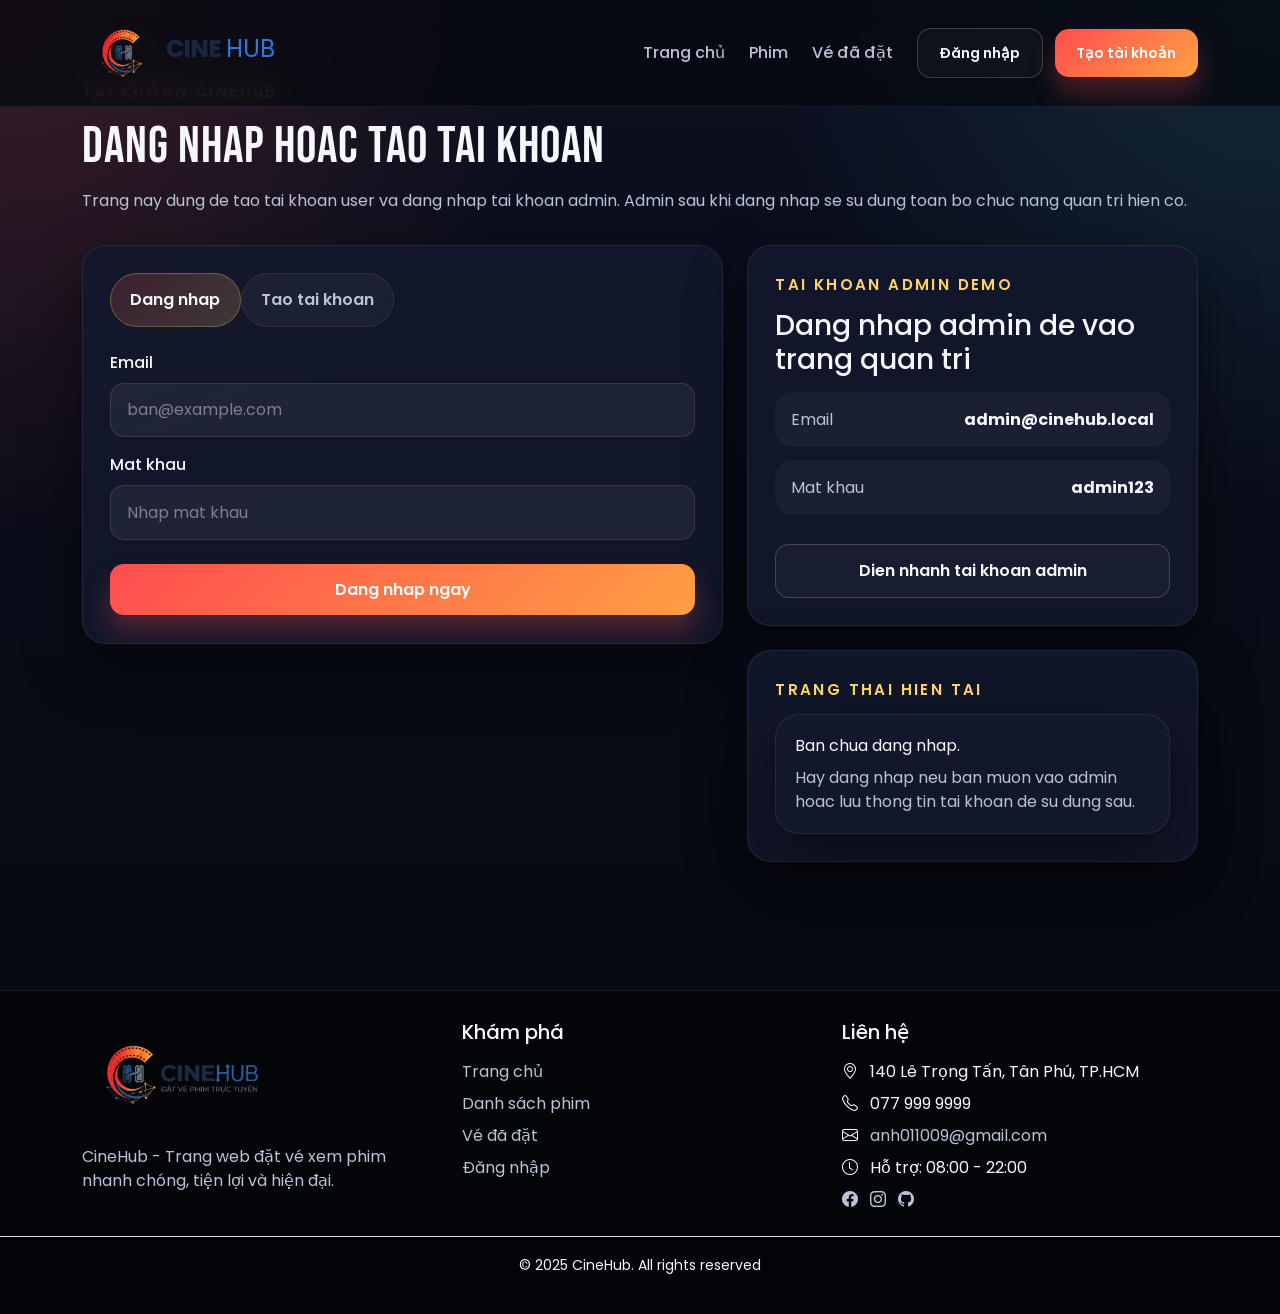
==== Html/Auth.html @ be27cf7a "feat: Add movie detail, movies list, seat selection, showtime selection, and ticket management funct" ====
<!DOCTYPE html>
<html lang="vi">
  <head>
    <meta charset="UTF-8" />
    <meta name="viewport" content="width=device-width, initial-scale=1.0" />
    <title>CineHub | Dang nhap va tao tai khoan</title>
    <link rel="preconnect" href="https://fonts.googleapis.com" />
    <link rel="preconnect" href="https://fonts.gstatic.com" crossorigin />
    <link
      href="https://fonts.googleapis.com/css2?family=Bebas+Neue&family=Poppins:wght@300;400;500;600;700&display=swap"
      rel="stylesheet"
    />
    <link
      href="https://cdn.jsdelivr.net/npm/bootstrap@5.3.3/dist/css/bootstrap.min.css"
      rel="stylesheet"
    />
    <link
      rel="stylesheet"
      href="https://cdn.jsdelivr.net/npm/bootstrap-icons@1.11.3/font/bootstrap-icons.min.css"
    />
    <link rel="stylesheet" href="../Css/Style.css" />
  </head>
  <body data-page="auth">
    <div id="site-header"></div>

    <main class="section-spacing page-offset">
      <div class="container">
        <div class="page-title-block">
          <span class="section-subtitle">Tai khoan CineHub</span>
          <h1>Dang nhap hoac tao tai khoan</h1>
          <p>Trang nay dung de tao tai khoan user va dang nhap tai khoan admin. Admin sau khi dang nhap se su dung toan bo chuc nang quan tri hien co.</p>
        </div>

        <div class="row g-4">
          <div class="col-lg-7">
            <div class="auth-panel">
              <div id="auth-global-alert"></div>

              <ul class="nav nav-pills auth-nav mb-4" id="authTab" role="tablist">
                <li class="nav-item" role="presentation">
                  <button class="nav-link active" id="login-tab" data-bs-toggle="pill" data-bs-target="#login-pane" type="button">
                    Dang nhap
                  </button>
                </li>
                <li class="nav-item" role="presentation">
                  <button class="nav-link" id="register-tab" data-bs-toggle="pill" data-bs-target="#register-pane" type="button">
                    Tao tai khoan
                  </button>
                </li>
              </ul>

              <div class="tab-content">
                <div class="tab-pane fade show active" id="login-pane">
                  <div id="login-alert"></div>
                  <form id="login-form" novalidate>
                    <div class="row g-3">
                      <div class="col-12">
                        <label for="login-email" class="form-label">Email</label>
                        <input type="email" class="form-control" id="login-email" placeholder="ban@example.com" required />
                      </div>
                      <div class="col-12">
                        <label for="login-password" class="form-label">Mat khau</label>
                        <input type="password" class="form-control" id="login-password" placeholder="Nhap mat khau" required />
                      </div>
                    </div>
                    <button type="submit" class="btn btn-cine-primary w-100 mt-4">Dang nhap ngay</button>
                  </form>
                </div>

                <div class="tab-pane fade" id="register-pane">
                  <div id="register-alert"></div>
                  <form id="register-form" novalidate>
                    <div class="row g-3">
                      <div class="col-12">
                        <label for="register-name" class="form-label">Ho va ten</label>
                        <input type="text" class="form-control" id="register-name" placeholder="Nguyen Van A" required />
                      </div>
                      <div class="col-12">
                        <label for="register-email" class="form-label">Email</label>
                        <input type="email" class="form-control" id="register-email" placeholder="ban@example.com" required />
                      </div>
                      <div class="col-md-6">
                        <label for="register-password" class="form-label">Mat khau</label>
                        <input type="password" class="form-control" id="register-password" placeholder="It nhat 6 ky tu" required />
                      </div>
                      <div class="col-md-6">
                        <label for="register-confirm-password" class="form-label">Nhap lai mat khau</label>
                        <input type="password" class="form-control" id="register-confirm-password" placeholder="Nhap lai mat khau" required />
                      </div>
                    </div>
                    <button type="submit" class="btn btn-cine-primary w-100 mt-4">Tao tai khoan</button>
                  </form>
                </div>
              </div>
            </div>
          </div>

          <div class="col-lg-5">
            <div class="auth-side-card mb-4">
              <span class="section-subtitle">Tai khoan admin demo</span>
              <h2 class="h3 mb-3">Dang nhap admin de vao trang quan tri</h2>
              <div class="demo-credential">
                <span>Email</span>
                <strong>admin@cinehub.local</strong>
              </div>
              <div class="demo-credential">
                <span>Mat khau</span>
                <strong>admin123</strong>
              </div>
              <button id="fill-admin-btn" type="button" class="btn btn-cine-outline w-100 mt-3">Dien nhanh tai khoan admin</button>
            </div>

            <div class="auth-side-card">
              <span class="section-subtitle">Trang thai hien tai</span>
              <div id="auth-session-box" class="auth-session-box"></div>
            </div>
          </div>
        </div>
      </div>
    </main>

    <div id="site-footer"></div>

    <script src="https://cdn.jsdelivr.net/npm/bootstrap@5.3.3/dist/js/bootstrap.bundle.min.js"></script>
    <script src="../Js/Storage.js"></script>
    <script src="../Js/Main.js"></script>
    <script src="../Js/Auth.js"></script>
  </body>
</html>
---- Css/Style.css ----
:root {
  --bg-dark: #080b16;
  --bg-deep: #10162a;
  --bg-card: rgba(19, 25, 45, 0.88);
  --border-soft: rgba(255, 255, 255, 0.08);
  --text-main: #f5f7fb;
  --text-muted: #b9c3d5;
  --accent: #ff4d4f;
  --gold: #ffd369;
  --cyan: #59e1ff;
  --shadow-xl: 0 24px 60px rgba(0, 0, 0, 0.45);
  --radius-lg: 24px;
}

* {
  box-sizing: border-box;
}

body {
  margin: 0;
  font-family: "Poppins", sans-serif;
  color: var(--text-main);
  background:
    radial-gradient(circle at top left, rgba(255, 77, 79, 0.2), transparent 30%),
    radial-gradient(circle at top right, rgba(89, 225, 255, 0.12), transparent 28%),
    linear-gradient(180deg, #0b1020 0%, #06070d 100%);
  min-height: 100vh;
}

a {
  color: inherit;
  text-decoration: none;
}

img {
  display: block;
  max-width: 100%;
}

.cine-navbar {
  backdrop-filter: blur(16px);
  background: rgba(6, 8, 15, 0.76);
  border-bottom: 1px solid var(--border-soft);
}

.navbar-brand.brand-logo {
  display: inline-flex;
  align-items: center;
  gap: 0.65rem;
  font-family: "Bebas Neue", sans-serif;
  font-size: 2rem;
  letter-spacing: 1px;
}

.brand-mark {
  display: inline-grid;
  place-items: center;
  width: 42px;
  height: 42px;
  border-radius: 14px;
  background: linear-gradient(135deg, var(--accent), #ff914d);
  box-shadow: 0 14px 26px rgba(255, 77, 79, 0.35);
}

.cine-navbar .nav-link {
  color: var(--text-muted);
  font-weight: 500;
}

.navbar-nav .nav-link.active {
  color: #0d6efd !important;
}

.cine-navbar .nav-link.active,
.cine-navbar .nav-link:hover {
  color: var(--text-main);
}

.navbar-auth {
  display: flex;
  align-items: center;
  gap: 0.75rem;
  flex-wrap: wrap;
}

.user-pill {
  display: inline-flex;
  align-items: center;
  gap: 0.5rem;
  padding: 0.55rem 0.95rem;
  border-radius: 999px;
  background: rgba(255, 255, 255, 0.07);
  color: var(--text-main);
  font-size: 0.92rem;
}

.user-pill.admin {
  background: rgba(255, 211, 105, 0.14);
  color: var(--gold);
}

.page-offset {
  padding-top: 2rem;
}

.section-spacing {
  padding: 5rem 0;
}

.section-subtitle {
  display: inline-block;
  color: var(--gold);
  font-size: 0.95rem;
  font-weight: 600;
  text-transform: uppercase;
  letter-spacing: 0.15rem;
  margin-bottom: 0.75rem;
}

.section-heading h2,
.page-title-block h1,
.hero-content h1,
.movie-detail-banner h1 {
  font-family: "Bebas Neue", sans-serif;
  letter-spacing: 1px;
}

.section-heading h2,
.page-title-block h1 {
  font-size: clamp(2.5rem, 4vw, 4rem);
  margin-bottom: 0.75rem;
}

.section-heading p,
.page-title-block p,
.info-card p,
.promo-panel p,
.detail-description,
.showtime-card p,
.summary-card,
.summary-list,
.form-panel,
.filter-panel,
.table-panel,
.site-footer p,
.site-footer a,
.text-light-emphasis {
  color: var(--text-muted) !important;
}

.page-title-block {
  margin-bottom: 2rem;
}

.hero-section {
  padding: 7rem 0 2rem;
}

.hero-banner {
  position: relative;
  overflow: hidden;
  border-radius: 32px;
  background-size: cover;
  background-position: center;
  min-height: 520px;
  box-shadow: var(--shadow-xl);
}

.hero-banner::before {
  content: "";
  position: absolute;
  inset: 0;
  background:
    linear-gradient(90deg, rgba(6, 9, 17, 0.92) 0%, rgba(6, 9, 17, 0.64) 48%, rgba(6, 9, 17, 0.3) 100%),
    linear-gradient(0deg, rgba(6, 8, 15, 0.82), rgba(6, 8, 15, 0.18));
}

.hero-content {
  position: relative;
  z-index: 1;
  padding: clamp(2rem, 5vw, 4rem);
  max-width: 640px;
}

.hero-content h1 {
  font-size: clamp(3.6rem, 7vw, 6rem);
  line-height: 0.95;
  margin-bottom: 1rem;
}

.hero-content p {
  color: rgba(245, 247, 251, 0.85);
  margin-bottom: 1.75rem;
}

.hero-meta,
.meta-row,
.seat-legend,
.selected-seat-tags,
.movie-card .btn-group-custom,
.booking-stepper,
.date-selector {
  display: flex;
  flex-wrap: wrap;
  gap: 0.85rem;
}

.hero-meta span,
.badge-soft,
.meta-chip {
  display: inline-flex;
  align-items: center;
  gap: 0.4rem;
  padding: 0.55rem 0.9rem;
  border-radius: 999px;
  background: rgba(255, 255, 255, 0.08);
  color: var(--text-main);
  font-size: 0.92rem;
}

.btn-cine-primary,
.btn-cine-outline {
  border-radius: 14px;
  padding: 0.85rem 1.35rem;
  font-weight: 600;
  transition: transform 0.25s ease, box-shadow 0.25s ease, background 0.25s ease;
}

.btn-cine-primary {
  color: #fff;
  background: linear-gradient(135deg, var(--accent), #ff9f43);
  border: none;
  box-shadow: 0 16px 26px rgba(255, 77, 79, 0.28);
}

.btn-cine-primary:hover {
  color: #fff;
  transform: translateY(-2px);
  box-shadow: 0 20px 28px rgba(255, 77, 79, 0.34);
}

.btn-cine-outline {
  color: var(--text-main);
  border: 1px solid rgba(255, 255, 255, 0.18);
  background: rgba(255, 255, 255, 0.03);
}

.btn-cine-outline:hover {
  color: var(--text-main);
  border-color: rgba(255, 255, 255, 0.34);
  transform: translateY(-2px);
}

.info-card,
.promo-panel,
.filter-panel,
.seat-panel,
.summary-card,
.form-panel,
.table-panel,
.detail-panel {
  background: var(--bg-card);
  border: 1px solid var(--border-soft);
  border-radius: var(--radius-lg);
  box-shadow: var(--shadow-xl);
}

.info-card,
.promo-panel,
.filter-panel,
.seat-panel,
.summary-card,
.form-panel,
.table-panel,
.detail-panel {
  padding: 1.7rem;
}

.info-card {
  height: 100%;
}

.info-card h3,
.movie-card h3 {
  color: var(--text-main);
}

.info-icon {
  width: 56px;
  height: 56px;
  display: inline-grid;
  place-items: center;
  border-radius: 16px;
  background: rgba(255, 211, 105, 0.12);
  color: var(--gold);
  font-size: 1.5rem;
}

.stats-grid {
  display: grid;
  grid-template-columns: repeat(2, 1fr);
  gap: 1rem;
}

.stat-box {
  padding: 1.5rem;
  border-radius: 22px;
  background: rgba(255, 255, 255, 0.04);
  border: 1px solid rgba(255, 255, 255, 0.08);
}

.stat-box strong {
  display: block;
  font-size: 1.65rem;
  color: var(--gold);
}

.movie-card {
  height: 100%;
  overflow: hidden;
  border: 1px solid var(--border-soft);
  border-radius: 26px;
  background: rgba(12, 17, 31, 0.9);
  transition: transform 0.28s ease, box-shadow 0.28s ease;
  box-shadow: 0 18px 36px rgba(0, 0, 0, 0.28);
}

.movie-card:hover {
  transform: translateY(-8px);
  box-shadow: 0 26px 52px rgba(0, 0, 0, 0.34);
}

.movie-card .card-image {
  aspect-ratio: 2 / 3;
  overflow: hidden;
}

.movie-card .card-image img {
  width: 100%;
  height: 100%;
  object-fit: cover;
}

.movie-card .card-body {
  padding: 1.4rem;
}

.movie-card h3 {
  font-size: 1.25rem;
  margin-bottom: 0.75rem;
}

.movie-meta-list {
  display: grid;
  gap: 1rem;
  margin: 1.5rem 0;
}

.movie-meta-list div {
  padding: 1rem 1.15rem;
  border-radius: 18px;
  background: rgba(255, 255, 255, 0.04);
}

.movie-meta-list strong {
  display: block;
  color: var(--text-main);
  margin-bottom: 0.25rem;
}

.movie-detail-banner {
  overflow: hidden;
  border-radius: 30px;
  min-height: 300px;
  background-size: cover;
  background-position: center;
  position: relative;
  box-shadow: var(--shadow-xl);
}

.movie-detail-banner::before {
  content: "";
  position: absolute;
  inset: 0;
  background: linear-gradient(90deg, rgba(6, 8, 15, 0.95), rgba(6, 8, 15, 0.35));
}

.movie-detail-banner .overlay-content {
  position: relative;
  z-index: 1;
  padding: 2.5rem;
  max-width: 780px;
}

.movie-detail-banner h1 {
  font-size: clamp(3rem, 5vw, 4.8rem);
  margin-bottom: 1rem;
}

.detail-layout {
  margin-top: 2rem;
}

.detail-poster {
  width: 100%;
  border-radius: 24px;
  box-shadow: var(--shadow-xl);
}

.video-frame {
  overflow: hidden;
  border-radius: 24px;
  border: 1px solid var(--border-soft);
  aspect-ratio: 16 / 9;
}

.video-frame iframe {
  width: 100%;
  height: 100%;
  border: none;
}

.form-control,
.form-select {
  border-radius: 14px;
  padding: 0.9rem 1rem;
  background: rgba(255, 255, 255, 0.06);
  border: 1px solid rgba(255, 255, 255, 0.1);
  color: var(--text-main);
}

.form-control:focus,
.form-select:focus {
  background: rgba(255, 255, 255, 0.08);
  color: var(--text-main);
  border-color: rgba(255, 211, 105, 0.6);
  box-shadow: 0 0 0 0.2rem rgba(255, 211, 105, 0.12);
}

.form-control::placeholder {
  color: rgba(255, 255, 255, 0.42);
}

.form-label {
  color: var(--text-main);
  font-weight: 500;
}

.date-chip {
  min-width: 170px;
  border: 1px solid rgba(255, 255, 255, 0.1);
  border-radius: 18px;
  padding: 1rem 1.1rem;
  background: rgba(255, 255, 255, 0.03);
  cursor: pointer;
  transition: transform 0.25s ease, border-color 0.25s ease, background 0.25s ease;
}

.date-chip.active {
  background: rgba(255, 77, 79, 0.15);
  border-color: rgba(255, 77, 79, 0.45);
  transform: translateY(-2px);
}

.date-chip small {
  display: block;
  color: var(--text-muted);
}

.showtime-card {
  height: 100%;
  border-radius: 24px;
  padding: 1.5rem;
  background: rgba(14, 19, 36, 0.88);
  border: 1px solid var(--border-soft);
  box-shadow: 0 16px 36px rgba(0, 0, 0, 0.25);
}

.showtime-time {
  font-size: 2rem;
  font-weight: 700;
  color: var(--gold);
}

.booking-stepper .step {
  padding: 0.85rem 1.15rem;
  border-radius: 999px;
  background: rgba(255, 255, 255, 0.05);
  color: var(--text-muted);
  border: 1px solid rgba(255, 255, 255, 0.08);
}

.booking-stepper .step.active {
  color: var(--text-main);
  background: rgba(255, 211, 105, 0.16);
  border-color: rgba(255, 211, 105, 0.35);
}

.booking-stepper .step.completed {
  color: var(--text-main);
  background: rgba(89, 225, 255, 0.14);
  border-color: rgba(89, 225, 255, 0.3);
}

.seat-sample {
  width: 18px;
  height: 18px;
  display: inline-block;
  border-radius: 6px 6px 10px 10px;
  margin-right: 0.45rem;
  vertical-align: middle;
}

.seat-sample.available {
  background: #24304f;
}

.seat-sample.selected {
  background: var(--gold);
}

.seat-sample.booked {
  background: var(--accent);
}

.screen-label {
  text-align: center;
  padding: 0.85rem;
  margin: 0 auto 2rem;
  max-width: 75%;
  border-radius: 999px;
  background: linear-gradient(90deg, rgba(255, 211, 105, 0.16), rgba(89, 225, 255, 0.16));
  color: var(--text-main);
  letter-spacing: 0.08rem;
}

.seat-map {
  display: grid;
  gap: 0.95rem;
}

.seat-row {
  display: grid;
  grid-template-columns: 32px repeat(8, 1fr);
  gap: 0.65rem;
  align-items: center;
}

.row-label {
  color: var(--gold);
  font-weight: 600;
}

.seat {
  height: 42px;
  border: 0;
  border-radius: 12px 12px 16px 16px;
  background: #2c3959;
  color: var(--text-main);
  font-weight: 600;
  transition: transform 0.2s ease, background 0.2s ease;
}

.seat:hover:not(.booked) {
  transform: translateY(-2px);
}

.seat.selected {
  background: var(--gold);
  color: #0b1020;
}

.seat.booked {
  background: var(--accent);
  cursor: not-allowed;
  opacity: 0.82;
}

.summary-list {
  display: grid;
  gap: 0.75rem;
}

.summary-item,
.total-box {
  display: flex;
  justify-content: space-between;
  gap: 1rem;
}

.selected-seat-tags span {
  padding: 0.45rem 0.8rem;
  border-radius: 999px;
  background: rgba(255, 211, 105, 0.15);
  color: var(--gold);
}

.total-box {
  align-items: center;
  padding: 1rem 1.15rem;
  border-radius: 18px;
  background: rgba(255, 255, 255, 0.05);
}

.total-box strong {
  font-size: 1.4rem;
  color: var(--gold);
}

.sticky-summary {
  position: sticky;
  top: 110px;
}

.ticket-card {
  padding: 1.35rem;
  border-radius: 24px;
  background: rgba(13, 18, 34, 0.9);
  border: 1px solid var(--border-soft);
  height: 100%;
}

.ticket-highlight {
  border: 1px solid rgba(255, 211, 105, 0.36);
  box-shadow: 0 0 0 1px rgba(255, 211, 105, 0.12), var(--shadow-xl);
}

.table-dark {
  --bs-table-bg: transparent;
  --bs-table-striped-bg: rgba(255, 255, 255, 0.02);
  --bs-table-hover-bg: rgba(255, 255, 255, 0.04);
  --bs-table-border-color: rgba(255, 255, 255, 0.08);
}

.empty-state {
  padding: 2rem;
  border-radius: 24px;
  text-align: center;
  background: rgba(255, 255, 255, 0.04);
  border: 1px dashed rgba(255, 255, 255, 0.16);
}

.empty-state i {
  font-size: 2.3rem;
  color: var(--gold);
  margin-bottom: 0.8rem;
}

.site-footer {
  margin-top: 3rem;
  padding: 1.8rem 0;
  background: rgba(3, 4, 8, 0.8);
  border-top: 1px solid rgba(255, 255, 255, 0.08);
}

.site-footer a:hover {
  color: var(--text-main) !important;
}

.alert {
  border-radius: 16px;
  border: none;
}

.auth-panel,
.auth-side-card,
.auth-status-box {
  background: var(--bg-card);
  border: 1px solid var(--border-soft);
  border-radius: var(--radius-lg);
  box-shadow: var(--shadow-xl);
}

.auth-panel,
.auth-side-card {
  padding: 1.7rem;
}

.auth-nav .nav-link {
  border-radius: 999px;
  color: var(--text-muted);
  background: rgba(255, 255, 255, 0.04);
  border: 1px solid rgba(255, 255, 255, 0.08);
  padding: 0.85rem 1.2rem;
  font-weight: 600;
}

.auth-nav .nav-link.active {
  color: var(--text-main);
  background: linear-gradient(135deg, rgba(255, 77, 79, 0.18), rgba(255, 211, 105, 0.18));
  border-color: rgba(255, 211, 105, 0.28);
}

.demo-credential {
  display: flex;
  justify-content: space-between;
  gap: 1rem;
  padding: 0.95rem 1rem;
  border-radius: 18px;
  margin-bottom: 0.85rem;
  background: rgba(255, 255, 255, 0.04);
}

.demo-credential span {
  color: var(--text-muted);
}

.demo-credential strong {
  color: var(--text-main);
  text-align: right;
}

.auth-status-box {
  padding: 1.2rem;
}

@media (max-width: 991.98px) {
  .hero-section {
    padding-top: 6rem;
  }

  .hero-banner {
    min-height: 460px;
  }

  .sticky-summary {
    position: static;
  }

  .navbar-auth {
    margin-top: 1rem;
  }
}

@media (max-width: 767.98px) {
  .section-spacing {
    padding: 4rem 0;
  }

  .hero-content {
    padding: 2rem;
  }

  .hero-content h1 {
    font-size: 3.6rem;
  }

  .date-chip {
    width: 100%;
  }

  .seat-row {
    grid-template-columns: 26px repeat(8, 1fr);
    gap: 0.45rem;
  }

  .seat {
    height: 36px;
    font-size: 0.75rem;
  }

  .stats-grid {
    grid-template-columns: 1fr;
  }
}
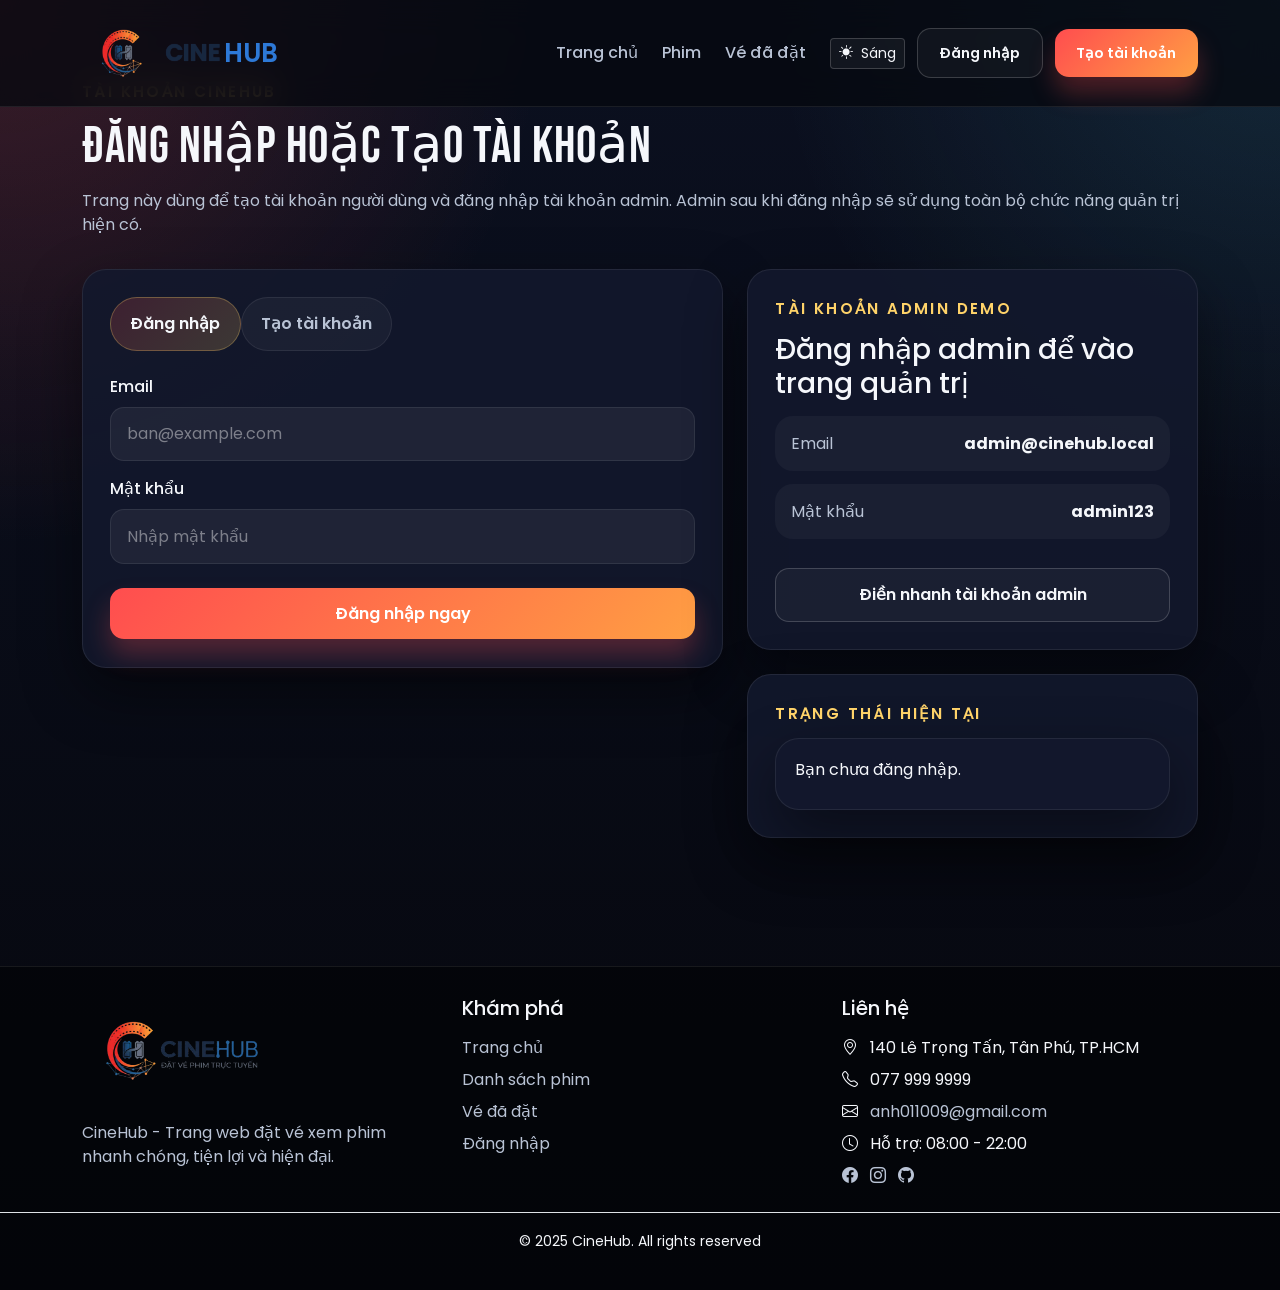
==== commit b3cf76e4: "feat: theme light for page" ====
--- a/Html/Auth.html
+++ b/Html/Auth.html
@@ -26,9 +26,9 @@
     <main class="section-spacing page-offset">
       <div class="container">
         <div class="page-title-block">
-          <span class="section-subtitle">Tai khoan CineHub</span>
-          <h1>Dang nhap hoac tao tai khoan</h1>
-          <p>Trang nay dung de tao tai khoan user va dang nhap tai khoan admin. Admin sau khi dang nhap se su dung toan bo chuc nang quan tri hien co.</p>
+          <span class="section-subtitle">Tài khoản CineHub</span>
+          <h1>Đăng nhập hoặc tạo tài khoản</h1>
+          <p>Trang này dùng để tạo tài khoản người dùng và đăng nhập tài khoản admin. Admin sau khi đăng nhập sẽ sử dụng toàn bộ chức năng quản trị hiện có.</p>
         </div>
 
         <div class="row g-4">
@@ -39,12 +39,12 @@
               <ul class="nav nav-pills auth-nav mb-4" id="authTab" role="tablist">
                 <li class="nav-item" role="presentation">
                   <button class="nav-link active" id="login-tab" data-bs-toggle="pill" data-bs-target="#login-pane" type="button">
-                    Dang nhap
+                    Đăng nhập
                   </button>
                 </li>
                 <li class="nav-item" role="presentation">
                   <button class="nav-link" id="register-tab" data-bs-toggle="pill" data-bs-target="#register-pane" type="button">
-                    Tao tai khoan
+                    Tạo tài khoản
                   </button>
                 </li>
               </ul>
@@ -59,11 +59,11 @@
                         <input type="email" class="form-control" id="login-email" placeholder="ban@example.com" required />
                       </div>
                       <div class="col-12">
-                        <label for="login-password" class="form-label">Mat khau</label>
-                        <input type="password" class="form-control" id="login-password" placeholder="Nhap mat khau" required />
+                        <label for="login-password" class="form-label">Mật khẩu</label>
+                        <input type="password" class="form-control" id="login-password" placeholder="Nhập mật khẩu" required />
                       </div>
                     </div>
-                    <button type="submit" class="btn btn-cine-primary w-100 mt-4">Dang nhap ngay</button>
+                    <button type="submit" class="btn btn-cine-primary w-100 mt-4">Đăng nhập ngay</button>
                   </form>
                 </div>
 
@@ -72,7 +72,7 @@
                   <form id="register-form" novalidate>
                     <div class="row g-3">
                       <div class="col-12">
-                        <label for="register-name" class="form-label">Ho va ten</label>
+                        <label for="register-name" class="form-label">Họ và tên</label>
                         <input type="text" class="form-control" id="register-name" placeholder="Nguyen Van A" required />
                       </div>
                       <div class="col-12">
@@ -80,15 +80,15 @@
                         <input type="email" class="form-control" id="register-email" placeholder="ban@example.com" required />
                       </div>
                       <div class="col-md-6">
-                        <label for="register-password" class="form-label">Mat khau</label>
-                        <input type="password" class="form-control" id="register-password" placeholder="It nhat 6 ky tu" required />
+                        <label for="register-password" class="form-label">Mật khẩu</label>
+                        <input type="password" class="form-control" id="register-password" placeholder="Ít nhất 6 ký tự" required />
                       </div>
                       <div class="col-md-6">
-                        <label for="register-confirm-password" class="form-label">Nhap lai mat khau</label>
-                        <input type="password" class="form-control" id="register-confirm-password" placeholder="Nhap lai mat khau" required />
+                        <label for="register-confirm-password" class="form-label">Nhập lại mật khẩu</label>
+                        <input type="password" class="form-control" id="register-confirm-password" placeholder="Nhập lại mật khẩu" required />
                       </div>
                     </div>
-                    <button type="submit" class="btn btn-cine-primary w-100 mt-4">Tao tai khoan</button>
+                    <button type="submit" class="btn btn-cine-primary w-100 mt-4">Tạo tài khoản</button>
                   </form>
                 </div>
               </div>
@@ -97,21 +97,21 @@
 
           <div class="col-lg-5">
             <div class="auth-side-card mb-4">
-              <span class="section-subtitle">Tai khoan admin demo</span>
-              <h2 class="h3 mb-3">Dang nhap admin de vao trang quan tri</h2>
+              <span class="section-subtitle">Tài khoản admin demo</span>
+              <h2 class="h3 mb-3">Đăng nhập admin để vào trang quản trị</h2>
               <div class="demo-credential">
                 <span>Email</span>
                 <strong>admin@cinehub.local</strong>
               </div>
               <div class="demo-credential">
-                <span>Mat khau</span>
+                <span>Mật khẩu</span>
                 <strong>admin123</strong>
               </div>
-              <button id="fill-admin-btn" type="button" class="btn btn-cine-outline w-100 mt-3">Dien nhanh tai khoan admin</button>
+              <button id="fill-admin-btn" type="button" class="btn btn-cine-outline w-100 mt-3">Điền nhanh tài khoản admin</button>
             </div>
 
             <div class="auth-side-card">
-              <span class="section-subtitle">Trang thai hien tai</span>
+              <span class="section-subtitle">Trạng thái hiện tại</span>
               <div id="auth-session-box" class="auth-session-box"></div>
             </div>
           </div>
--- a/Css/Style.css
+++ b/Css/Style.css
@@ -10,6 +10,95 @@
   --cyan: #59e1ff;
   --shadow-xl: 0 24px 60px rgba(0, 0, 0, 0.45);
   --radius-lg: 24px;
+  --page-bg:
+    radial-gradient(circle at top left, rgba(255, 77, 79, 0.2), transparent 30%),
+    radial-gradient(circle at top right, rgba(89, 225, 255, 0.12), transparent 28%),
+    linear-gradient(180deg, #0b1020 0%, #06070d 100%);
+  --nav-bg: rgba(6, 8, 15, 0.76);
+  --nav-link-active: #0d6efd;
+  --hero-overlay:
+    linear-gradient(90deg, rgba(6, 9, 17, 0.92) 0%, rgba(6, 9, 17, 0.64) 48%, rgba(6, 9, 17, 0.3) 100%),
+    linear-gradient(0deg, rgba(6, 8, 15, 0.82), rgba(6, 8, 15, 0.18));
+  --detail-overlay: linear-gradient(90deg, rgba(6, 8, 15, 0.95), rgba(6, 8, 15, 0.35));
+  --hero-text: rgba(245, 247, 251, 0.85);
+  --surface-soft: rgba(255, 255, 255, 0.04);
+  --surface-medium: rgba(255, 255, 255, 0.05);
+  --surface-strong: rgba(255, 255, 255, 0.08);
+  --surface-card: rgba(12, 17, 31, 0.9);
+  --surface-card-alt: rgba(14, 19, 36, 0.88);
+  --surface-ticket: rgba(13, 18, 34, 0.9);
+  --outline-strong: rgba(255, 255, 255, 0.18);
+  --outline-focus: rgba(255, 211, 105, 0.6);
+  --outline-dashed: rgba(255, 255, 255, 0.16);
+  --input-bg: rgba(255, 255, 255, 0.06);
+  --input-bg-focus: rgba(255, 255, 255, 0.08);
+  --placeholder: rgba(255, 255, 255, 0.42);
+  --gold-soft: rgba(255, 211, 105, 0.15);
+  --gold-soft-strong: rgba(255, 211, 105, 0.16);
+  --cyan-soft: rgba(89, 225, 255, 0.14);
+  --accent-soft: rgba(255, 77, 79, 0.15);
+  --accent-strong: rgba(255, 77, 79, 0.45);
+  --seat-base: #2c3959;
+  --seat-available: #24304f;
+  --seat-selected-text: #0b1020;
+  --footer-bg: rgba(3, 4, 8, 0.8);
+  --table-striped-bg: rgba(255, 255, 255, 0.02);
+  --table-hover-bg: rgba(255, 255, 255, 0.04);
+  --brand-cine: #17273f;
+  --brand-hub: #2d79d7;
+  --brand-shadow: 0 0 1px rgba(90, 120, 180, 0.25);
+  --select-menu-bg: #141a2d;
+  --select-menu-text: #f5f7fb;
+  --select-menu-hover: #202945;
+}
+
+body[data-theme="light"] {
+  --bg-dark: #eef3fb;
+  --bg-deep: #ffffff;
+  --bg-card: rgba(255, 255, 255, 0.88);
+  --border-soft: rgba(19, 34, 56, 0.12);
+  --text-main: #15243a;
+  --text-muted: #5a6a81;
+  --shadow-xl: 0 20px 45px rgba(22, 36, 58, 0.12);
+  --page-bg:
+    radial-gradient(circle at top left, rgba(255, 77, 79, 0.12), transparent 34%),
+    radial-gradient(circle at top right, rgba(89, 225, 255, 0.14), transparent 30%),
+    linear-gradient(180deg, #f8fbff 0%, #eaf1fa 100%);
+  --nav-bg: rgba(255, 255, 255, 0.78);
+  --hero-overlay:
+    linear-gradient(90deg, rgba(248, 251, 255, 0.94) 0%, rgba(248, 251, 255, 0.74) 48%, rgba(248, 251, 255, 0.28) 100%),
+    linear-gradient(0deg, rgba(234, 241, 250, 0.82), rgba(234, 241, 250, 0.16));
+  --detail-overlay: linear-gradient(90deg, rgba(248, 251, 255, 0.96), rgba(248, 251, 255, 0.38));
+  --hero-text: rgba(21, 36, 58, 0.78);
+  --surface-soft: rgba(19, 34, 56, 0.04);
+  --surface-medium: rgba(19, 34, 56, 0.06);
+  --surface-strong: rgba(19, 34, 56, 0.08);
+  --surface-card: rgba(255, 255, 255, 0.96);
+  --surface-card-alt: rgba(255, 255, 255, 0.92);
+  --surface-ticket: rgba(255, 255, 255, 0.94);
+  --outline-strong: rgba(19, 34, 56, 0.14);
+  --outline-focus: rgba(255, 211, 105, 0.5);
+  --outline-dashed: rgba(19, 34, 56, 0.18);
+  --input-bg: rgba(255, 255, 255, 0.88);
+  --input-bg-focus: #ffffff;
+  --placeholder: rgba(21, 36, 58, 0.42);
+  --gold-soft: rgba(255, 211, 105, 0.2);
+  --gold-soft-strong: rgba(255, 211, 105, 0.22);
+  --cyan-soft: rgba(89, 225, 255, 0.18);
+  --accent-soft: rgba(255, 77, 79, 0.12);
+  --accent-strong: rgba(255, 77, 79, 0.3);
+  --seat-base: #d8e3f5;
+  --seat-available: #c5d4ed;
+  --seat-selected-text: #15243a;
+  --footer-bg: rgba(255, 255, 255, 0.82);
+  --table-striped-bg: rgba(19, 34, 56, 0.03);
+  --table-hover-bg: rgba(19, 34, 56, 0.05);
+  --brand-cine: #17273f;
+  --brand-hub: #2d79d7;
+  --brand-shadow: 0 0 1px rgba(90, 120, 180, 0.18);
+  --select-menu-bg: #ffffff;
+  --select-menu-text: #15243a;
+  --select-menu-hover: #eef3fb;
 }
 
 * {
@@ -20,11 +109,9 @@
   margin: 0;
   font-family: "Poppins", sans-serif;
   color: var(--text-main);
-  background:
-    radial-gradient(circle at top left, rgba(255, 77, 79, 0.2), transparent 30%),
-    radial-gradient(circle at top right, rgba(89, 225, 255, 0.12), transparent 28%),
-    linear-gradient(180deg, #0b1020 0%, #06070d 100%);
+  background: var(--page-bg);
   min-height: 100vh;
+  transition: background 0.25s ease, color 0.25s ease;
 }
 
 a {
@@ -39,7 +126,7 @@
 
 .cine-navbar {
   backdrop-filter: blur(16px);
-  background: rgba(6, 8, 15, 0.76);
+  background: var(--nav-bg);
   border-bottom: 1px solid var(--border-soft);
 }
 
@@ -50,6 +137,12 @@
   font-family: "Bebas Neue", sans-serif;
   font-size: 2rem;
   letter-spacing: 1px;
+}
+
+.brand-link {
+  display: inline-flex;
+  align-items: center;
+  gap: 0.2rem;
 }
 
 .brand-mark {
@@ -68,7 +161,7 @@
 }
 
 .navbar-nav .nav-link.active {
-  color: #0d6efd !important;
+  color: var(--nav-link-active) !important;
 }
 
 .cine-navbar .nav-link.active,
@@ -81,6 +174,37 @@
   align-items: center;
   gap: 0.75rem;
   flex-wrap: wrap;
+}
+
+.btn-theme-toggle {
+  display: inline-flex;
+  align-items: center;
+  gap: 0.45rem;
+  color: var(--text-main);
+  border: 1px solid var(--outline-strong);
+  background: var(--surface-medium);
+}
+
+.btn-theme-toggle:hover {
+  color: var(--text-main);
+  border-color: var(--nav-link-active);
+  background: var(--surface-strong);
+}
+
+.brand-word {
+  font-size: 1.5rem;
+  text-shadow: var(--brand-shadow);
+}
+
+.brand-word-cine {
+  font-weight: 700;
+  color: var(--brand-cine);
+}
+
+.brand-word-hub {
+  font-size: 1.6rem;
+  font-weight: 600;
+  color: var(--brand-hub);
 }
 
 .user-pill {
@@ -89,13 +213,13 @@
   gap: 0.5rem;
   padding: 0.55rem 0.95rem;
   border-radius: 999px;
-  background: rgba(255, 255, 255, 0.07);
+  background: var(--surface-strong);
   color: var(--text-main);
   font-size: 0.92rem;
 }
 
 .user-pill.admin {
-  background: rgba(255, 211, 105, 0.14);
+  background: var(--gold-soft);
   color: var(--gold);
 }
 
@@ -170,9 +294,7 @@
   content: "";
   position: absolute;
   inset: 0;
-  background:
-    linear-gradient(90deg, rgba(6, 9, 17, 0.92) 0%, rgba(6, 9, 17, 0.64) 48%, rgba(6, 9, 17, 0.3) 100%),
-    linear-gradient(0deg, rgba(6, 8, 15, 0.82), rgba(6, 8, 15, 0.18));
+  background: var(--hero-overlay);
 }
 
 .hero-content {
@@ -189,7 +311,7 @@
 }
 
 .hero-content p {
-  color: rgba(245, 247, 251, 0.85);
+  color: var(--hero-text);
   margin-bottom: 1.75rem;
 }
 
@@ -213,7 +335,7 @@
   gap: 0.4rem;
   padding: 0.55rem 0.9rem;
   border-radius: 999px;
-  background: rgba(255, 255, 255, 0.08);
+  background: var(--surface-strong);
   color: var(--text-main);
   font-size: 0.92rem;
 }
@@ -241,13 +363,13 @@
 
 .btn-cine-outline {
   color: var(--text-main);
-  border: 1px solid rgba(255, 255, 255, 0.18);
-  background: rgba(255, 255, 255, 0.03);
+  border: 1px solid var(--outline-strong);
+  background: var(--surface-soft);
 }
 
 .btn-cine-outline:hover {
   color: var(--text-main);
-  border-color: rgba(255, 255, 255, 0.34);
+  border-color: var(--nav-link-active);
   transform: translateY(-2px);
 }
 
@@ -291,7 +413,7 @@
   display: inline-grid;
   place-items: center;
   border-radius: 16px;
-  background: rgba(255, 211, 105, 0.12);
+  background: var(--gold-soft);
   color: var(--gold);
   font-size: 1.5rem;
 }
@@ -305,8 +427,8 @@
 .stat-box {
   padding: 1.5rem;
   border-radius: 22px;
-  background: rgba(255, 255, 255, 0.04);
-  border: 1px solid rgba(255, 255, 255, 0.08);
+  background: var(--surface-soft);
+  border: 1px solid var(--border-soft);
 }
 
 .stat-box strong {
@@ -320,7 +442,7 @@
   overflow: hidden;
   border: 1px solid var(--border-soft);
   border-radius: 26px;
-  background: rgba(12, 17, 31, 0.9);
+  background: var(--surface-card);
   transition: transform 0.28s ease, box-shadow 0.28s ease;
   box-shadow: 0 18px 36px rgba(0, 0, 0, 0.28);
 }
@@ -359,7 +481,7 @@
 .movie-meta-list div {
   padding: 1rem 1.15rem;
   border-radius: 18px;
-  background: rgba(255, 255, 255, 0.04);
+  background: var(--surface-soft);
 }
 
 .movie-meta-list strong {
@@ -382,7 +504,7 @@
   content: "";
   position: absolute;
   inset: 0;
-  background: linear-gradient(90deg, rgba(6, 8, 15, 0.95), rgba(6, 8, 15, 0.35));
+  background: var(--detail-overlay);
 }
 
 .movie-detail-banner .overlay-content {
@@ -424,21 +546,34 @@
 .form-select {
   border-radius: 14px;
   padding: 0.9rem 1rem;
-  background: rgba(255, 255, 255, 0.06);
-  border: 1px solid rgba(255, 255, 255, 0.1);
+  background: var(--input-bg);
+  border: 1px solid var(--border-soft);
   color: var(--text-main);
 }
 
 .form-control:focus,
 .form-select:focus {
-  background: rgba(255, 255, 255, 0.08);
-  color: var(--text-main);
-  border-color: rgba(255, 211, 105, 0.6);
+  background: var(--input-bg-focus);
+  color: var(--text-main);
+  border-color: var(--outline-focus);
   box-shadow: 0 0 0 0.2rem rgba(255, 211, 105, 0.12);
 }
 
+.form-select option,
+.form-select optgroup {
+  background: var(--select-menu-bg);
+  color: var(--select-menu-text);
+}
+
+.form-select option:checked,
+.form-select option:hover,
+.form-select option:focus {
+  background: var(--select-menu-hover);
+  color: var(--select-menu-text);
+}
+
 .form-control::placeholder {
-  color: rgba(255, 255, 255, 0.42);
+  color: var(--placeholder);
 }
 
 .form-label {
@@ -448,17 +583,17 @@
 
 .date-chip {
   min-width: 170px;
-  border: 1px solid rgba(255, 255, 255, 0.1);
+  border: 1px solid var(--border-soft);
   border-radius: 18px;
   padding: 1rem 1.1rem;
-  background: rgba(255, 255, 255, 0.03);
+  background: var(--surface-soft);
   cursor: pointer;
   transition: transform 0.25s ease, border-color 0.25s ease, background 0.25s ease;
 }
 
 .date-chip.active {
-  background: rgba(255, 77, 79, 0.15);
-  border-color: rgba(255, 77, 79, 0.45);
+  background: var(--accent-soft);
+  border-color: var(--accent-strong);
   transform: translateY(-2px);
 }
 
@@ -471,7 +606,7 @@
   height: 100%;
   border-radius: 24px;
   padding: 1.5rem;
-  background: rgba(14, 19, 36, 0.88);
+  background: var(--surface-card-alt);
   border: 1px solid var(--border-soft);
   box-shadow: 0 16px 36px rgba(0, 0, 0, 0.25);
 }
@@ -485,20 +620,20 @@
 .booking-stepper .step {
   padding: 0.85rem 1.15rem;
   border-radius: 999px;
-  background: rgba(255, 255, 255, 0.05);
+  background: var(--surface-medium);
   color: var(--text-muted);
-  border: 1px solid rgba(255, 255, 255, 0.08);
+  border: 1px solid var(--border-soft);
 }
 
 .booking-stepper .step.active {
   color: var(--text-main);
-  background: rgba(255, 211, 105, 0.16);
+  background: var(--gold-soft-strong);
   border-color: rgba(255, 211, 105, 0.35);
 }
 
 .booking-stepper .step.completed {
   color: var(--text-main);
-  background: rgba(89, 225, 255, 0.14);
+  background: var(--cyan-soft);
   border-color: rgba(89, 225, 255, 0.3);
 }
 
@@ -512,7 +647,7 @@
 }
 
 .seat-sample.available {
-  background: #24304f;
+  background: var(--seat-available);
 }
 
 .seat-sample.selected {
@@ -555,7 +690,7 @@
   height: 42px;
   border: 0;
   border-radius: 12px 12px 16px 16px;
-  background: #2c3959;
+  background: var(--seat-base);
   color: var(--text-main);
   font-weight: 600;
   transition: transform 0.2s ease, background 0.2s ease;
@@ -567,7 +702,7 @@
 
 .seat.selected {
   background: var(--gold);
-  color: #0b1020;
+  color: var(--seat-selected-text);
 }
 
 .seat.booked {
@@ -591,7 +726,7 @@
 .selected-seat-tags span {
   padding: 0.45rem 0.8rem;
   border-radius: 999px;
-  background: rgba(255, 211, 105, 0.15);
+  background: var(--gold-soft);
   color: var(--gold);
 }
 
@@ -599,7 +734,7 @@
   align-items: center;
   padding: 1rem 1.15rem;
   border-radius: 18px;
-  background: rgba(255, 255, 255, 0.05);
+  background: var(--surface-medium);
 }
 
 .total-box strong {
@@ -615,7 +750,7 @@
 .ticket-card {
   padding: 1.35rem;
   border-radius: 24px;
-  background: rgba(13, 18, 34, 0.9);
+  background: var(--surface-ticket);
   border: 1px solid var(--border-soft);
   height: 100%;
 }
@@ -626,18 +761,45 @@
 }
 
 .table-dark {
+  color: var(--text-main);
+  --bs-table-color: var(--text-main);
+  --bs-table-color-state: var(--text-main);
+  --bs-table-color-type: var(--text-main);
   --bs-table-bg: transparent;
-  --bs-table-striped-bg: rgba(255, 255, 255, 0.02);
-  --bs-table-hover-bg: rgba(255, 255, 255, 0.04);
-  --bs-table-border-color: rgba(255, 255, 255, 0.08);
+  --bs-table-striped-bg: var(--table-striped-bg);
+  --bs-table-hover-bg: var(--table-hover-bg);
+  --bs-table-border-color: var(--border-soft);
+}
+
+.table-dark > :not(caption) > * > * {
+  color: var(--text-main);
+  background-color: transparent;
+}
+
+.table-dark thead th {
+  color: var(--text-main);
+}
+
+.table-dark tbody td,
+.table-dark tbody th,
+.table-dark strong {
+  color: var(--text-main);
 }
 
 .empty-state {
   padding: 2rem;
   border-radius: 24px;
   text-align: center;
-  background: rgba(255, 255, 255, 0.04);
-  border: 1px dashed rgba(255, 255, 255, 0.16);
+  background: var(--surface-soft);
+  border: 1px dashed var(--outline-dashed);
+}
+
+.empty-state h3 {
+  color: var(--text-main);
+}
+
+.empty-state p {
+  color: var(--text-muted);
 }
 
 .empty-state i {
@@ -649,8 +811,8 @@
 .site-footer {
   margin-top: 3rem;
   padding: 1.8rem 0;
-  background: rgba(3, 4, 8, 0.8);
-  border-top: 1px solid rgba(255, 255, 255, 0.08);
+  background: var(--footer-bg);
+  border-top: 1px solid var(--border-soft);
 }
 
 .site-footer a:hover {
@@ -679,8 +841,8 @@
 .auth-nav .nav-link {
   border-radius: 999px;
   color: var(--text-muted);
-  background: rgba(255, 255, 255, 0.04);
-  border: 1px solid rgba(255, 255, 255, 0.08);
+  background: var(--surface-soft);
+  border: 1px solid var(--border-soft);
   padding: 0.85rem 1.2rem;
   font-weight: 600;
 }
@@ -698,7 +860,7 @@
   padding: 0.95rem 1rem;
   border-radius: 18px;
   margin-bottom: 0.85rem;
-  background: rgba(255, 255, 255, 0.04);
+  background: var(--surface-soft);
 }
 
 .demo-credential span {
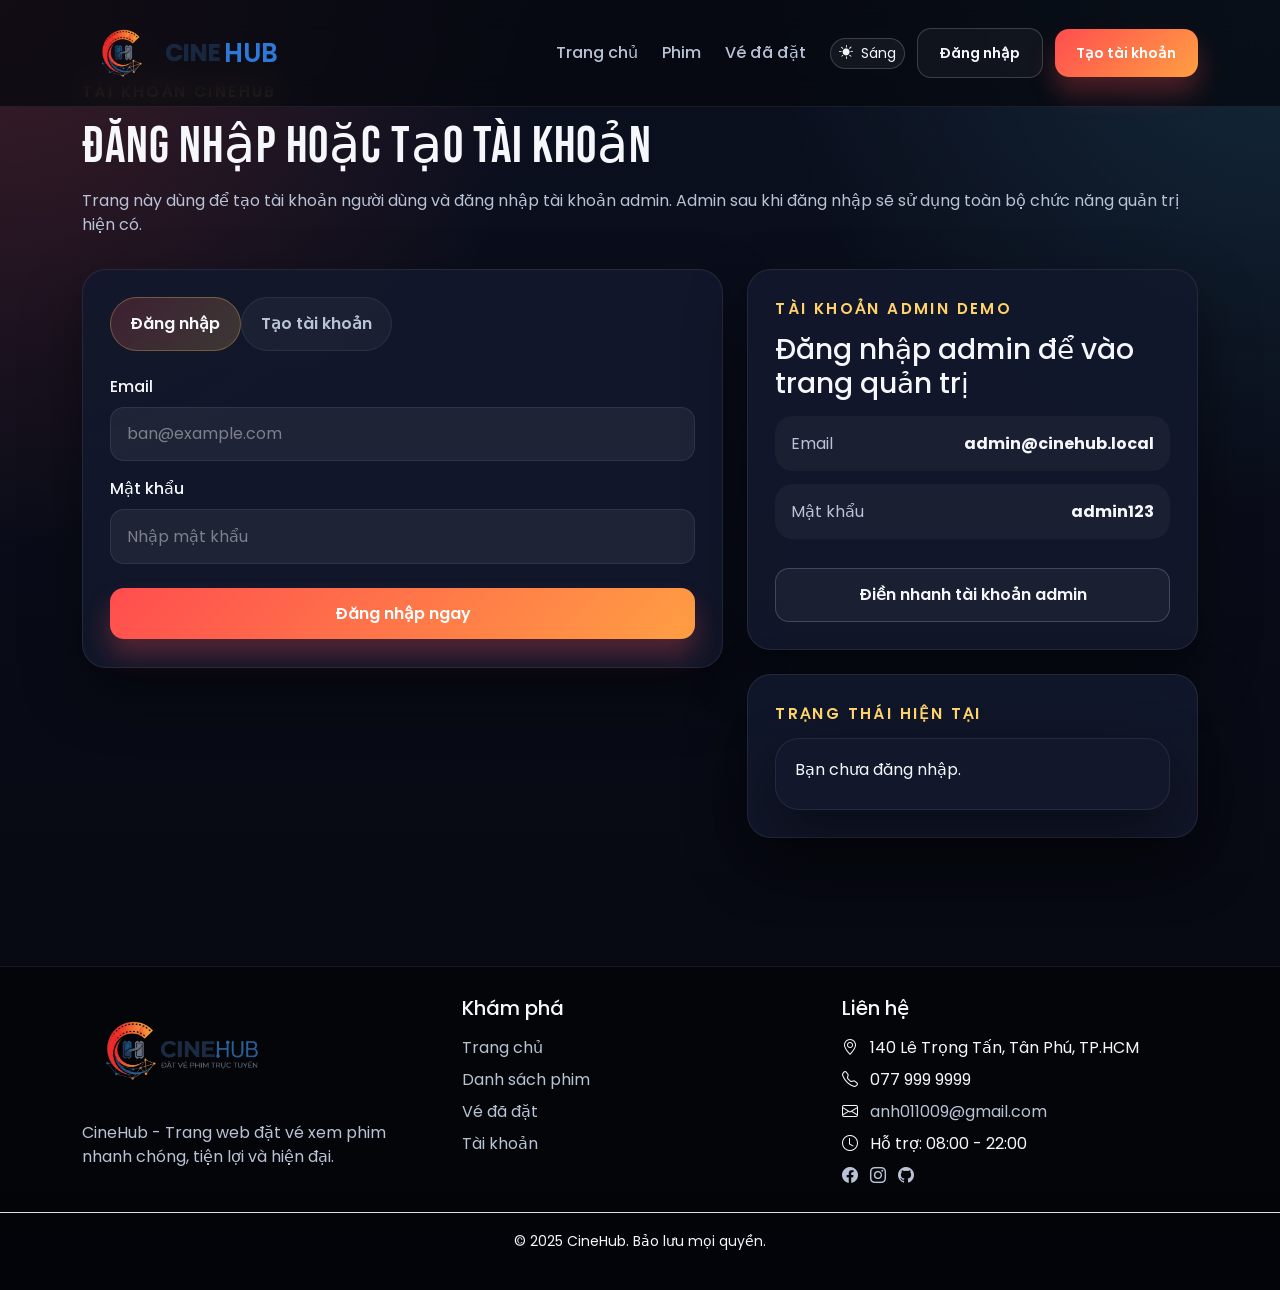
==== commit 9392b2b2: "feat: Enhance booking and ticket management with QR payment functionality and UI improvements" ====
--- a/Html/Auth.html
+++ b/Html/Auth.html
@@ -3,7 +3,7 @@
   <head>
     <meta charset="UTF-8" />
     <meta name="viewport" content="width=device-width, initial-scale=1.0" />
-    <title>CineHub | Dang nhap va tao tai khoan</title>
+    <title>CineHub | Đăng nhập và tạo tài khoản</title>
     <link rel="preconnect" href="https://fonts.googleapis.com" />
     <link rel="preconnect" href="https://fonts.gstatic.com" crossorigin />
     <link
@@ -73,7 +73,7 @@
                     <div class="row g-3">
                       <div class="col-12">
                         <label for="register-name" class="form-label">Họ và tên</label>
-                        <input type="text" class="form-control" id="register-name" placeholder="Nguyen Van A" required />
+                        <input type="text" class="form-control" id="register-name" placeholder="Nguyễn Văn A" required />
                       </div>
                       <div class="col-12">
                         <label for="register-email" class="form-label">Email</label>
--- a/Css/Style.css
+++ b/Css/Style.css
@@ -760,6 +760,50 @@
   box-shadow: 0 0 0 1px rgba(255, 211, 105, 0.12), var(--shadow-xl);
 }
 
+.ticket-action-group {
+  display: flex;
+  flex-wrap: wrap;
+  gap: 0.45rem;
+}
+
+.ticket-detail-modal-content {
+  background: var(--bg-card);
+  border: 1px solid var(--border-soft);
+  color: var(--text-main);
+  border-radius: var(--radius-lg);
+}
+
+.ticket-detail-subtitle {
+  color: var(--text-muted);
+}
+
+.ticket-qr-wrap {
+  max-width: 230px;
+  margin: 0 auto;
+  padding: 0.9rem;
+  border-radius: 18px;
+  background: #ffffff;
+}
+
+.ticket-qr-image {
+  width: 100%;
+  aspect-ratio: 1 / 1;
+  object-fit: contain;
+}
+
+.ticket-detail-modal-content .summary-item {
+  padding: 0.35rem 0;
+  border-bottom: 1px dashed var(--border-soft);
+}
+
+.ticket-detail-modal-content .summary-item:last-child {
+  border-bottom: 0;
+}
+
+body[data-theme="dark"] .ticket-detail-modal-content .btn-close {
+  filter: invert(1) grayscale(1);
+}
+
 .table-dark {
   color: var(--text-main);
   --bs-table-color: var(--text-main);
@@ -876,6 +920,66 @@
   padding: 1.2rem;
 }
 
+.profile-hero {
+  display: grid;
+  grid-template-columns: minmax(0, 1.4fr) minmax(320px, 1fr);
+  gap: 1.25rem;
+  align-items: center;
+  padding: 1.7rem;
+  border-radius: var(--radius-lg);
+  background: var(--bg-card);
+  border: 1px solid var(--border-soft);
+  box-shadow: var(--shadow-xl);
+}
+
+.profile-hero h2 {
+  margin-bottom: 0.5rem;
+}
+
+.profile-hero p {
+  color: var(--text-muted);
+}
+
+.profile-stat-grid {
+  display: grid;
+  grid-template-columns: repeat(3, minmax(0, 1fr));
+  gap: 0.9rem;
+}
+
+.profile-stat {
+  padding: 1rem 1.1rem;
+  border-radius: 20px;
+  background: var(--surface-soft);
+  border: 1px solid var(--border-soft);
+}
+
+.profile-stat span {
+  display: block;
+  color: var(--text-muted);
+  margin-bottom: 0.3rem;
+}
+
+.profile-stat strong {
+  color: var(--text-main);
+  font-size: 1.1rem;
+}
+
+.security-note {
+  display: flex;
+  gap: 0.7rem;
+  align-items: flex-start;
+  padding: 1rem 1.1rem;
+  border-radius: 18px;
+  background: var(--surface-soft);
+  color: var(--text-muted);
+}
+
+.security-note i {
+  color: var(--gold);
+  font-size: 1.1rem;
+  margin-top: 0.1rem;
+}
+
 @media (max-width: 991.98px) {
   .hero-section {
     padding-top: 6rem;
@@ -892,6 +996,14 @@
   .navbar-auth {
     margin-top: 1rem;
   }
+
+  .profile-hero {
+    grid-template-columns: 1fr;
+  }
+
+  .profile-stat-grid {
+    grid-template-columns: 1fr;
+  }
 }
 
 @media (max-width: 767.98px) {
@@ -925,3 +1037,54 @@
     grid-template-columns: 1fr;
   }
 }
+
+.payment-qr-card {
+  margin-top: 1.5rem;
+  padding: 1.2rem;
+  border-radius: 20px;
+  background: var(--surface-soft);
+  border: 1px solid var(--border-soft);
+}
+
+.payment-qr-image-wrap {
+  padding: 0.8rem;
+  border-radius: 18px;
+  background: #ffffff;
+  max-width: 260px;
+  margin: 0 auto;
+}
+
+.payment-qr-image {
+  width: 100%;
+  aspect-ratio: 1 / 1;
+  object-fit: contain;
+}
+
+.payment-meta .summary-item {
+  padding: 0.45rem 0;
+  border-bottom: 1px dashed var(--border-soft);
+}
+
+.payment-meta .summary-item:last-child {
+  border-bottom: 0;
+}
+
+.transfer-content-value {
+  word-break: break-word;
+}
+
+.form-check-input:checked {
+  background-color: var(--gold);
+  border-color: var(--gold);
+}
+
+.form-check-input:focus {
+  border-color: var(--outline-focus);
+  box-shadow: 0 0 0 0.2rem rgba(255, 211, 105, 0.15);
+}
+
+@media (max-width: 767.98px) {
+  .payment-qr-image-wrap {
+    max-width: 220px;
+  }
+}
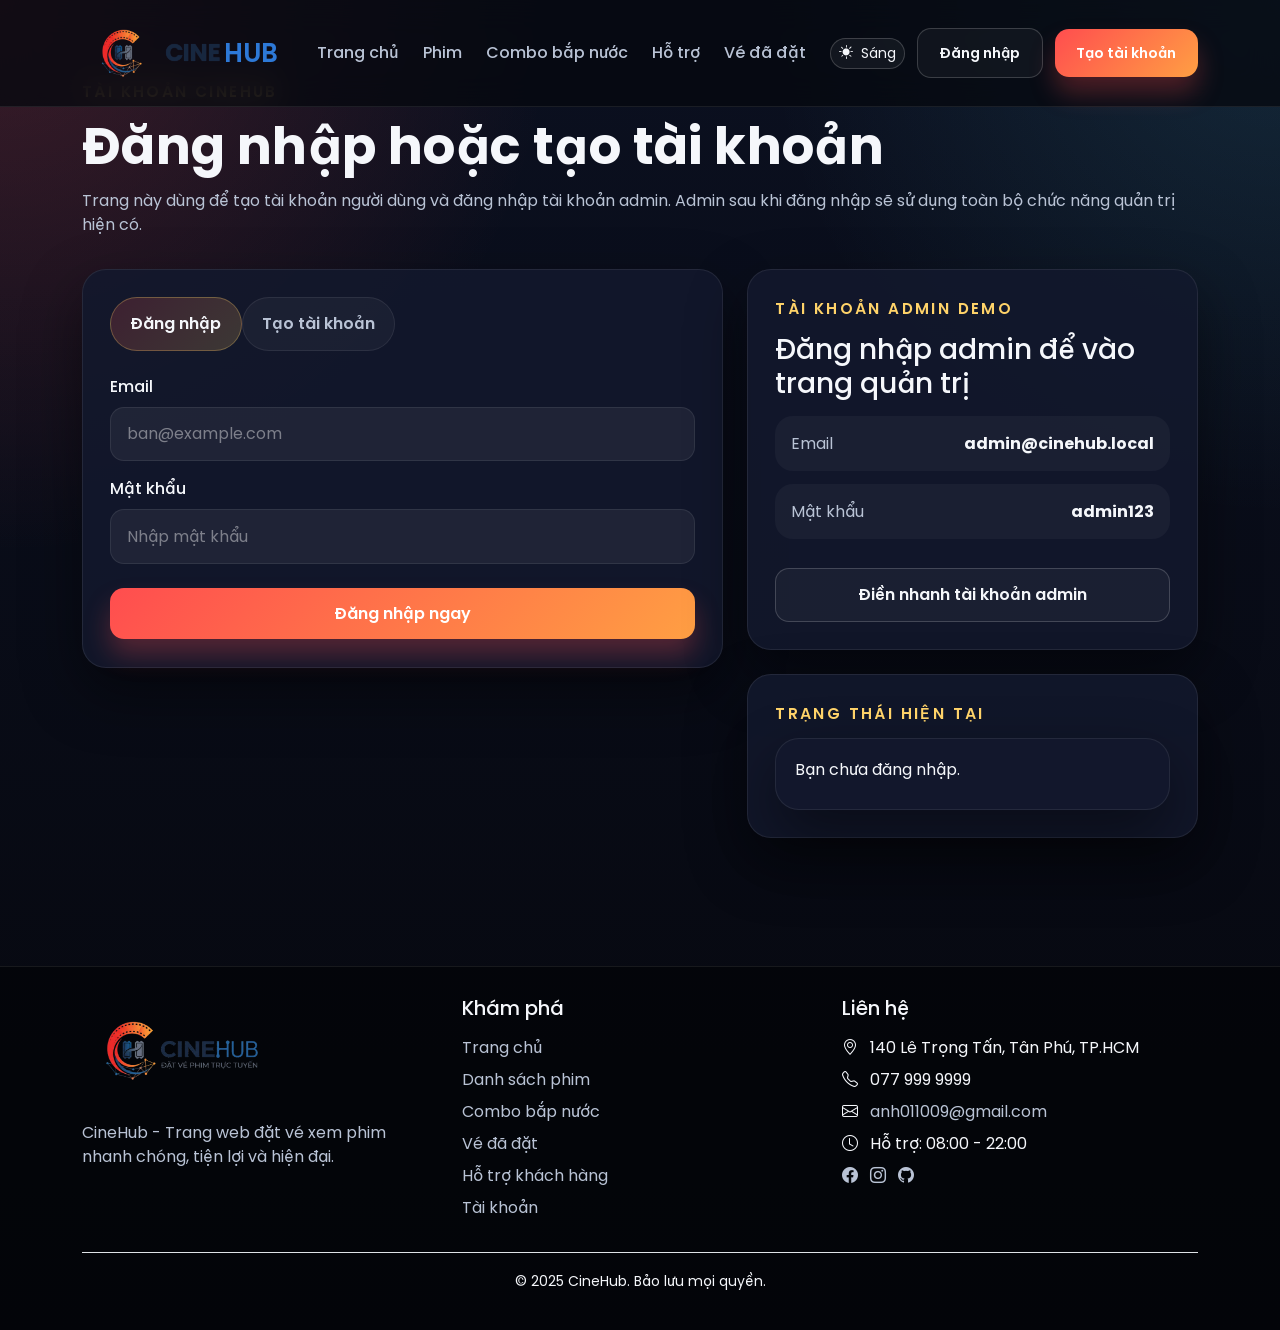
==== commit e0c1b409: "feat: Add support request management functionality and update UI with new font styles" ====
--- a/Html/Auth.html
+++ b/Html/Auth.html
@@ -7,7 +7,7 @@
     <link rel="preconnect" href="https://fonts.googleapis.com" />
     <link rel="preconnect" href="https://fonts.gstatic.com" crossorigin />
     <link
-      href="https://fonts.googleapis.com/css2?family=Bebas+Neue&family=Poppins:wght@300;400;500;600;700&display=swap"
+      href="https://fonts.googleapis.com/css2?family=Bebas+Neue&family=Be+Vietnam+Pro:wght@300;400;500;600;700&family=Poppins:wght@300;400;500;600;700&display=swap"
       rel="stylesheet"
     />
     <link
--- a/Css/Style.css
+++ b/Css/Style.css
@@ -107,7 +107,7 @@
 
 body {
   margin: 0;
-  font-family: "Poppins", sans-serif;
+  font-family: "Poppins", "Be Vietnam Pro", "Segoe UI", Tahoma, sans-serif;
   color: var(--text-main);
   background: var(--page-bg);
   min-height: 100vh;
@@ -245,8 +245,9 @@
 .page-title-block h1,
 .hero-content h1,
 .movie-detail-banner h1 {
-  font-family: "Bebas Neue", sans-serif;
-  letter-spacing: 1px;
+  font-family: "Poppins", "Be Vietnam Pro", "Segoe UI", Tahoma, sans-serif;
+  font-weight: 700;
+  letter-spacing: 0.4px;
 }
 
 .section-heading h2,
@@ -804,6 +805,75 @@
   filter: invert(1) grayscale(1);
 }
 
+.support-info-panel,
+.support-history-panel {
+  background: var(--bg-card);
+  border: 1px solid var(--border-soft);
+  border-radius: var(--radius-lg);
+  box-shadow: var(--shadow-xl);
+  padding: 1.7rem;
+}
+
+.support-contact-list {
+  display: grid;
+  gap: 0.85rem;
+}
+
+.support-contact-item {
+  display: flex;
+  gap: 0.8rem;
+  align-items: flex-start;
+  padding: 0.85rem 1rem;
+  border-radius: 16px;
+  background: var(--surface-soft);
+  border: 1px solid var(--border-soft);
+}
+
+.support-contact-item i {
+  color: var(--gold);
+  font-size: 1.1rem;
+  margin-top: 0.15rem;
+}
+
+.support-contact-item span {
+  display: block;
+  color: var(--text-muted);
+  font-size: 0.9rem;
+}
+
+.support-contact-item strong {
+  color: var(--text-main);
+}
+
+.support-tip-list {
+  margin: 0;
+  padding-left: 1.1rem;
+  color: var(--text-muted);
+}
+
+.support-tip-list li + li {
+  margin-top: 0.35rem;
+}
+
+.support-request-item {
+  padding: 1rem 1.1rem;
+  border-radius: 18px;
+  border: 1px solid var(--border-soft);
+  background: var(--surface-soft);
+}
+
+.support-request-item + .support-request-item {
+  margin-top: 0.85rem;
+}
+
+.support-request-head {
+  display: flex;
+  justify-content: space-between;
+  gap: 0.8rem;
+  align-items: center;
+  margin-bottom: 0.65rem;
+}
+
 .table-dark {
   color: var(--text-main);
   --bs-table-color: var(--text-main);
@@ -980,6 +1050,112 @@
   margin-top: 0.1rem;
 }
 
+.combo-selection-card {
+  margin-top: 1.5rem;
+  padding: 1.2rem;
+  border-radius: 20px;
+  background: var(--surface-soft);
+  border: 1px solid var(--border-soft);
+}
+
+.combo-inline-list {
+  display: grid;
+  gap: 0.9rem;
+}
+
+.combo-inline-item {
+  padding: 1rem;
+  border-radius: 16px;
+  background: var(--surface-medium);
+  border: 1px solid var(--border-soft);
+}
+
+.combo-inline-item.featured {
+  border-color: rgba(255, 211, 105, 0.3);
+  background: linear-gradient(135deg, rgba(255, 211, 105, 0.16), rgba(89, 225, 255, 0.12));
+}
+
+.combo-inline-head {
+  display: flex;
+  justify-content: space-between;
+  gap: 0.8rem;
+  align-items: flex-start;
+}
+
+.combo-inline-head h3 {
+  margin-bottom: 0.3rem;
+  font-size: 1rem;
+}
+
+.combo-inline-head p {
+  color: var(--text-muted);
+  font-size: 0.9rem;
+}
+
+.combo-inline-footer {
+  margin-top: 0.9rem;
+  display: flex;
+  justify-content: space-between;
+  gap: 0.8rem;
+  align-items: center;
+}
+
+.combo-qty-control {
+  display: inline-flex;
+  align-items: center;
+  gap: 0.55rem;
+}
+
+.combo-qty-control span {
+  min-width: 1.8rem;
+  text-align: center;
+  font-weight: 600;
+}
+
+.combo-card {
+  height: 100%;
+  padding: 1.25rem;
+  border-radius: 22px;
+  border: 1px solid var(--border-soft);
+  background: var(--surface-card-alt);
+  box-shadow: 0 16px 32px rgba(0, 0, 0, 0.24);
+}
+
+.combo-card-featured {
+  border-color: rgba(255, 211, 105, 0.35);
+  background: linear-gradient(150deg, rgba(255, 211, 105, 0.2), rgba(89, 225, 255, 0.12));
+}
+
+.combo-card-head {
+  display: flex;
+  justify-content: space-between;
+  gap: 0.8rem;
+  align-items: center;
+  margin-bottom: 0.75rem;
+}
+
+.combo-icon {
+  width: 42px;
+  height: 42px;
+  border-radius: 14px;
+  display: inline-grid;
+  place-items: center;
+  background: var(--gold-soft-strong);
+  color: var(--gold);
+  font-size: 1.1rem;
+}
+
+.combo-card h3 {
+  margin-bottom: 0.5rem;
+  font-size: 1.1rem;
+}
+
+.combo-card p {
+  color: var(--text-muted);
+  margin-bottom: 1rem;
+  min-height: 3.1rem;
+}
+
 @media (max-width: 991.98px) {
   .hero-section {
     padding-top: 6rem;
